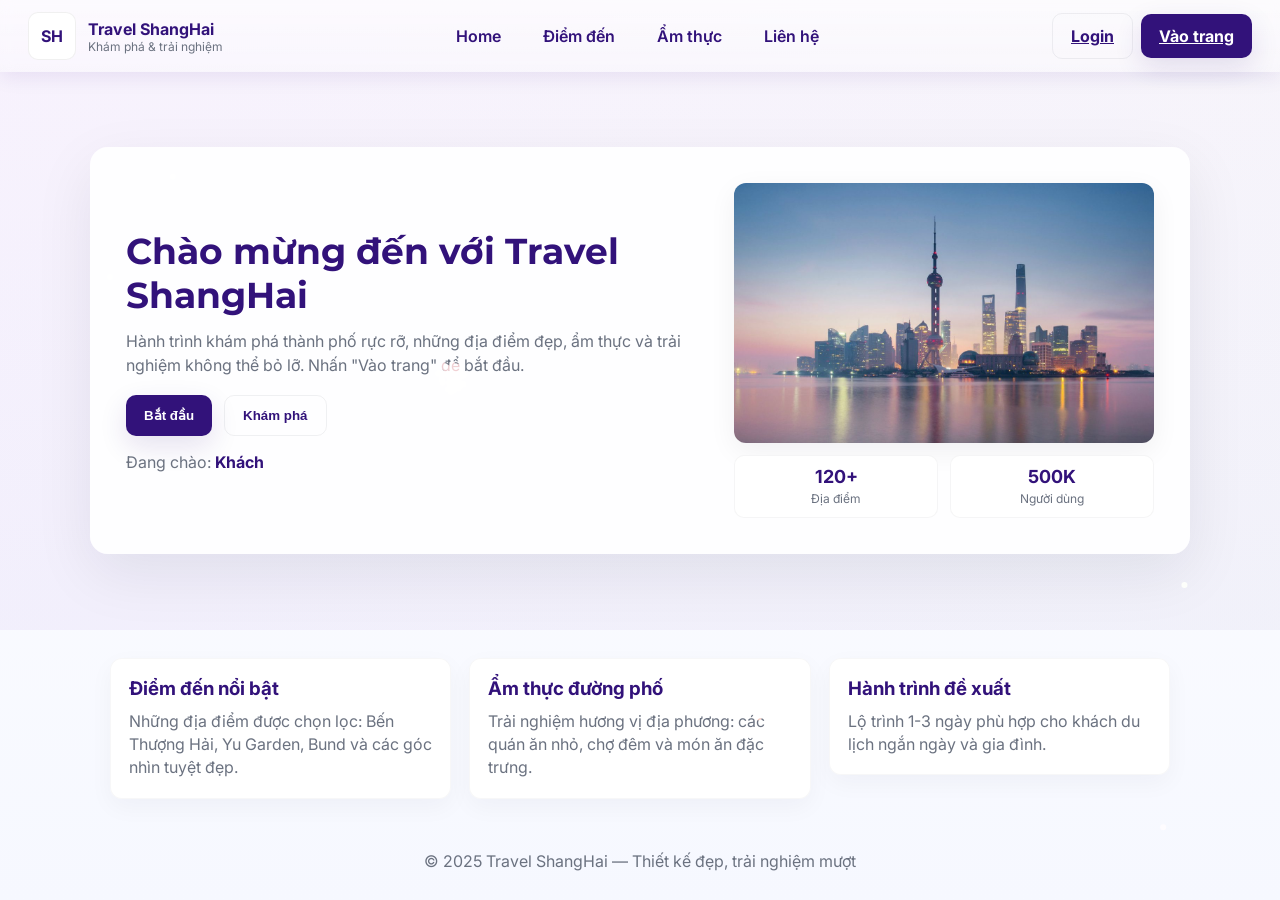
==== index.html @ a25b47e3 "mới làm laij trang chủ" ====
<!doctype html>
<html lang="vi">

<head>
  <meta charset="utf-8" />
  <meta name="viewport" content="width=device-width,initial-scale=1" />
  <title>Travel ShangHai</title>
  <link href="https://fonts.googleapis.com/css2?family=Montserrat:wght@600;700&family=Inter:wght@300;600&display=swap"
    rel="stylesheet">
  <style>
    :root {
      --primary: #32127a;
      --accent: #8a2be2;
      --muted: #6b7280;
      --card-bg: rgba(255, 255, 255, 0.92);
    }

    * {
      box-sizing: border-box
    }

    html,
    body {
      height: 100%;
      margin: 0;
      font-family: Inter, system-ui, Arial;
      color: #07203a;
      background: linear-gradient(180deg, #fff, #f6f8ff)
    }

    /* header */
    .header {
      position: fixed;
      left: 0;
      right: 0;
      top: 0;
      height: 72px;
      display: flex;
      align-items: center;
      justify-content: space-between;
      padding: 0 28px;
      z-index: 40;
      background: linear-gradient(180deg, rgba(255, 255, 255, 0.6), rgba(255, 255, 255, 0.3));
      backdrop-filter: blur(6px);
      box-shadow: 0 6px 18px rgba(50, 18, 122, 0.08);
    }

    .brand {
      display: flex;
      align-items: center;
      gap: 12px
    }

    .logo {
      width: 48px;
      height: 48px;
      border-radius: 10px;
      background: #fff;
      border: 1px solid rgba(0, 0, 0, 0.06);
      display: flex;
      align-items: center;
      justify-content: center;
      font-weight: 700;
      color: var(--primary)
    }

    nav.nav {
      display: flex;
      gap: 18px;
      align-items: center
    }

    nav.nav a {
      color: var(--primary);
      text-decoration: none;
      font-weight: 600;
      padding: 10px 12px;
      border-radius: 8px
    }

    nav.nav a:hover {
      background: rgba(138, 43, 226, 0.06)
    }

    .actions {
      display: flex;
      gap: 8px;
      align-items: center
    }

    /* hero */
    .hero {
      min-height: 70vh;
      display: flex;
      align-items: center;
      justify-content: center;
      padding: 110px 20px 40px;
      position: relative;
      z-index: 2;
      background: linear-gradient(135deg, rgba(138, 43, 226, 0.06), rgba(50, 18, 122, 0.04));
    }

    .hero-card {
      width: 100%;
      max-width: 1100px;
      background: var(--card-bg);
      border-radius: 18px;
      padding: 36px;
      display: grid;
      grid-template-columns: 1fr 420px;
      gap: 28px;
      align-items: center;
      box-shadow: 0 20px 60px rgba(10, 20, 40, 0.08)
    }

    .hero-left h1 {
      font-family: Montserrat, Inter, Arial;
      font-size: 36px;
      margin: 0 0 12px;
      color: var(--primary)
    }

    .hero-left p {
      margin: 0 0 18px;
      color: var(--muted);
      line-height: 1.5
    }

    .cta-row {
      display: flex;
      gap: 12px;
      margin-top: 12px
    }

    .btn {
      padding: 12px 18px;
      border-radius: 10px;
      border: none;
      cursor: pointer;
      font-weight: 700
    }

    .btn.primary {
      background: var(--primary);
      color: #fff;
      box-shadow: 0 10px 28px rgba(50, 18, 122, 0.12)
    }

    .btn.ghost {
      background: transparent;
      border: 1px solid rgba(15, 23, 36, 0.06);
      color: var(--primary)
    }

    .hero-right {
      display: flex;
      flex-direction: column;
      gap: 12px;
      align-items: center
    }

    .hero-preview {
      width: 100%;
      height: 260px;
      background: url('mainpic.png') center/cover no-repeat;
      border-radius: 12px;
      box-shadow: 0 8px 28px rgba(10, 20, 40, 0.06)
    }

    .small-stats {
      display: flex;
      gap: 12px;
      justify-content: space-between;
      width: 100%
    }

    .stat {
      background: #fff;
      padding: 10px;
      border-radius: 10px;
      flex: 1;
      text-align: center;
      border: 1px solid rgba(11, 17, 32, 0.04)
    }

    .stat b {
      display: block;
      font-size: 18px;
      color: var(--primary)
    }

    /* content cards */
    .content {
      max-width: 1100px;
      margin: 28px auto;
      padding: 0 20px;
      display: grid;
      grid-template-columns: repeat(3, 1fr);
      gap: 18px;
      align-items: start
    }

    .card {
      background: var(--card-bg);
      padding: 18px;
      border-radius: 12px;
      box-shadow: 0 8px 24px rgba(10, 20, 40, 0.04);
      border: 1px solid rgba(11, 17, 32, 0.03)
    }

    .card h3 {
      margin: 0 0 10px;
      color: var(--primary)
    }

    .card p {
      margin: 0;
      color: var(--muted);
      line-height: 1.45
    }

    /* footer */
    footer {
      max-width: 1100px;
      margin: 40px auto 80px;
      padding: 12px 20px;
      color: var(--muted);
      text-align: center
    }

    /* fireworks canvas on top layer */
    #fwCanvas {
      position: fixed;
      inset: 0;
      width: 100%;
      height: 100%;
      pointer-events: none;
      z-index: 60;
      mix-blend-mode: screen
    }

    /* responsive */
    @media (max-width: 980px) {
      .hero-card {
        grid-template-columns: 1fr;
        padding: 22px
      }

      .hero-right {
        order: -1
      }

      .content {
        grid-template-columns: repeat(2, 1fr)
      }
    }

    @media (max-width: 640px) {
      nav.nav {
        display: none
      }

      .content {
        grid-template-columns: 1fr
      }

      .logo {
        width: 40px;
        height: 40px
      }

      .hero-left h1 {
        font-size: 24px
      }
    }
  </style>
</head>

<body>
  <canvas id="fwCanvas" aria-hidden="true"></canvas>

  <header class="header" role="banner">
    <div class="brand">
      <div class="logo">SH</div>
      <div>
        <div style="font-weight:700;color:var(--primary)">Travel ShangHai</div>
        <div style="font-size:12px;color:var(--muted)">Khám phá &amp; trải nghiệm</div>
      </div>
    </div>

    <nav class="nav" role="navigation" aria-label="Main">
      <a href="#">Home</a>
      <a href="diemden.html">Điểm đến</a>
      <a href="#">Ẩm thực</a>
      <a href="#contact">Liên hệ</a>
    </nav>

    <div class="actions">
      <a class="btn ghost" href="login.html">Login</a>
      <a class="btn primary" id="enterBtnTop" href="#">Vào trang</a>
    </div>
  </header>

  <main class="hero" role="main">
    <section class="hero-card" aria-labelledby="hero-title">
      <div class="hero-left">
        <h1 id="hero-title">Chào mừng đến với Travel ShangHai</h1>
        <p id="hero-sub">Hành trình khám phá thành phố rực rỡ, những địa điểm đẹp, ẩm thực và trải nghiệm không thể bỏ
          lỡ. Nhấn "Vào trang" để bắt đầu.</p>
        <div class="cta-row">
          <button class="btn primary" id="enterBtn">Bắt đầu</button>
          <button class="btn ghost" id="discoverBtn">Khám phá</button>
        </div>
        <div style="margin-top:16px;color:var(--muted)">Đang chào: <span id="userLabel"
            style="font-weight:700;color:var(--primary)">Khách</span></div>
      </div>

      <aside class="hero-right" aria-label="Preview">
        <div class="hero-preview" role="img" aria-label="Preview image"></div>
        <div class="small-stats">
          <div class="stat"><b>120+</b><span style="font-size:12px;color:var(--muted)">Địa điểm</span></div>
          <div class="stat"><b>500K</b><span style="font-size:12px;color:var(--muted)">Người dùng</span></div>
        </div>
      </aside>
    </section>
  </main>

  <section class="content" aria-label="Highlights">
    <article class="card">
      <h3>Điểm đến nổi bật</h3>
      <p>Những địa điểm được chọn lọc: Bến Thượng Hải, Yu Garden, Bund và các góc nhìn tuyệt đẹp.</p>
    </article>

    <article class="card">
      <h3>Ẩm thực đường phố</h3>
      <p>Trải nghiệm hương vị địa phương: các quán ăn nhỏ, chợ đêm và món ăn đặc trưng.</p>
    </article>

    <article class="card">
      <h3>Hành trình đề xuất</h3>
      <p>Lộ trình 1-3 ngày phù hợp cho khách du lịch ngắn ngày và gia đình.</p>
    </article>
  </section>

  <footer id="contact">
    © 2025 Travel ShangHai — Thiết kế đẹp, trải nghiệm mượt
  </footer>

  <script>
    // show logged user if exists
    const email = sessionStorage.getItem('userEmail');
    if (email) {
      document.getElementById('userLabel').textContent = email.split('@')[0];
    }

    // scroll to content on enter
    document.getElementById('enterBtn').addEventListener('click', (e) => {
      e.preventDefault();
      document.querySelector('.content').scrollIntoView({
        behavior: 'smooth'
      });
      // small confetti burst by simulating fireworks spawn
      for (let i = 0; i < 3; i++) window.dispatchEvent(new MouseEvent('click'));
    });
    document.getElementById('enterBtnTop').addEventListener('click', (e) => {
      e.preventDefault();
      document.querySelector('.content').scrollIntoView({
        behavior: 'smooth'
      });
    });

    // FIREWORKS: lightweight fireworks adapted from existing script
    (function () {
      const canvas = document.getElementById('fwCanvas');
      if (!canvas) return;
      const ctx = canvas.getContext('2d');
      let W = canvas.width = innerWidth;
      let H = canvas.height = innerHeight;
      window.addEventListener('resize', () => {
        W = canvas.width = innerWidth;
        H = canvas.height = innerHeight;
      });

      function rand(min, max) {
        return Math.random() * (max - min) + min
      }

      class Particle {
        constructor(x, y, color, vx, vy, life) {
          this.x = x;
          this.y = y;
          this.vx = vx;
          this.vy = vy;
          this.color = color;
          this.life = life;
          this.age = 0;
          this.size = rand(2, 4)
        }

        update(dt) {
          this.vy += 0.02 * dt;
          this.x += this.vx * dt;
          this.y += this.vy * dt;
          this.age += dt;
        }

        draw() {
          const a = Math.max(0, 1 - this.age / this.life);
          ctx.fillStyle = `rgba(${this.color.r},${this.color.g},${this.color.b},${a})`;
          ctx.beginPath();
          ctx.arc(this.x, this.y, this.size, 0, Math.PI * 2);
          ctx.fill();
        }
      }

      class Firework {
        constructor(x) {
          this.x = x || rand(100, W - 100);
          this.y = H + 10;
          this.vx = rand(-1, 1);
          this.vy = rand(-9, -13);
          this.explodeAt = rand(H * 0.18, H * 0.45);
          this.color = {
            r: Math.floor(rand(100, 255)),
            g: Math.floor(rand(80, 255)),
            b: Math.floor(rand(80, 255))
          }
          this.exploded = false;
        }

        update(dt, spawn) {
          if (this.exploded) return;
          this.vy += 0.02 * dt;
          this.x += this.vx * dt;
          this.y += this.vy * dt;
          if (this.vy >= 0 || this.y <= this.explodeAt) {
            this.exploded = true;
            const count = Math.floor(rand(24, 48));
            for (let i = 0; i < count; i++) {
              const angle = Math.random() * Math.PI * 2;
              const speed = rand(1, 5);
              spawn(new Particle(this.x, this.y, this.color, Math.cos(angle) * speed, Math.sin(angle) * speed, rand(50, 120)));
            }
          }
        }

        draw() {
          if (!this.exploded) {
            ctx.fillStyle = `rgb(${this.color.r},${this.color.g},${this.color.b})`;
            ctx.beginPath();
            ctx.arc(this.x, this.y, 3, 0, Math.PI * 2);
            ctx.fill();
          }
        }
      }

      const fireworks = [],
        particles = [];
      function spawnFirework(x) {
        fireworks.push(new Firework(x));
      }
      function spawnParticle(p) {
        particles.push(p);
      }

      let last = performance.now();
      function loop(now) {
        const dt = Math.min(2, (now - last) / 16);
        last = now;
        ctx.clearRect(0, 0, W, H);
        for (let i = fireworks.length - 1; i >= 0; i--) {
          const f = fireworks[i];
          f.update(dt, spawnParticle);
          f.draw();
          if (f.exploded) fireworks.splice(i, 1);
        }
        for (let i = particles.length - 1; i >= 0; i--) {
          const p = particles[i];
          p.update(dt);
          p.draw();
          if (p.age > p.life) particles.splice(i, 1);
        }
        requestAnimationFrame(loop);
      }

      // initial show once (few bursts)
      for (let i = 0; i < 8; i++) {
        setTimeout(() => spawnFirework(innerWidth * Math.random()), i * 220);
      }
      requestAnimationFrame(loop);

      // allow click to spawn fireworks (used above)
      window.addEventListener('click', (e) => {
        spawnFirework(e.clientX);
      });
    })();
  </script>
</body>

</html>
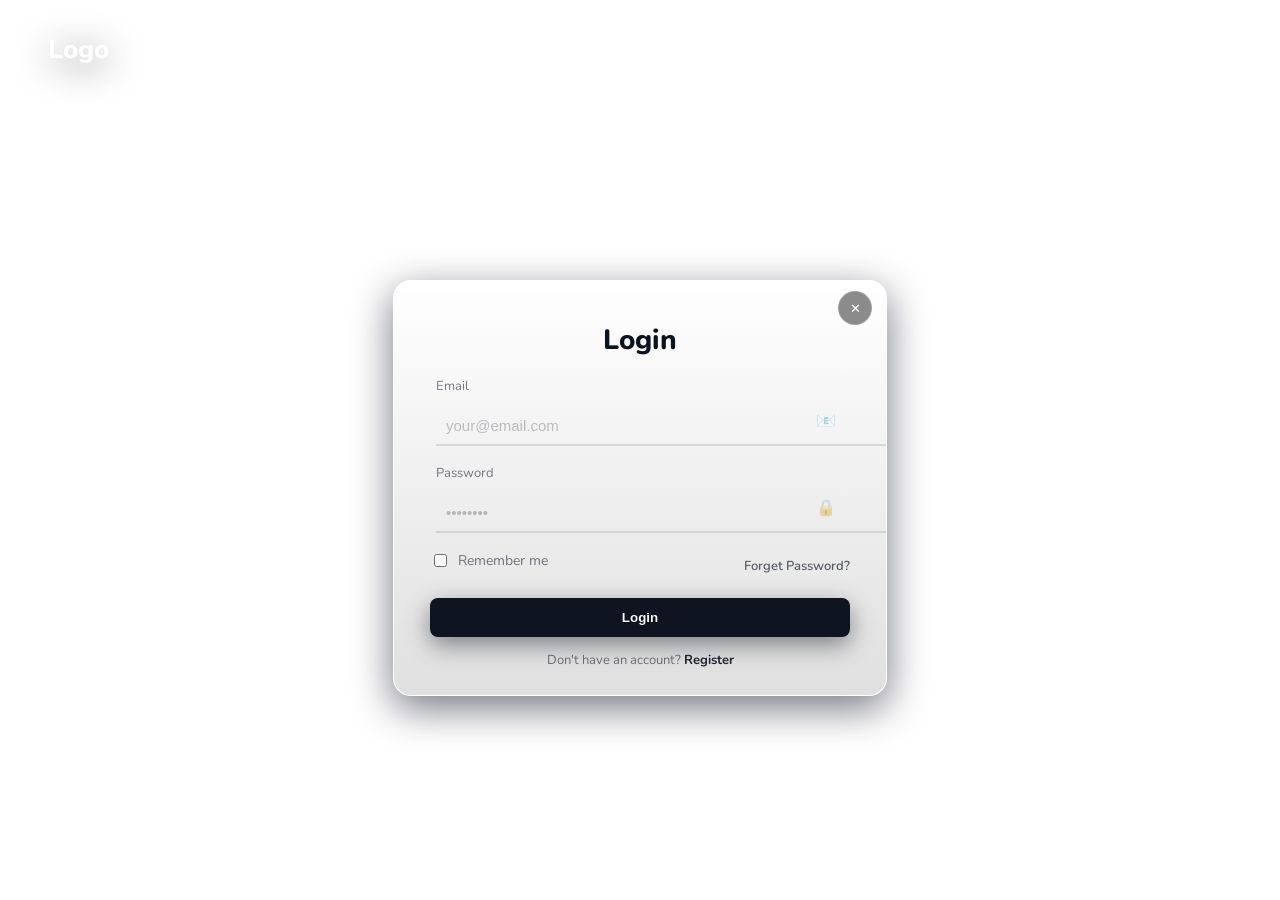
==== commit b065a4f1: "thay đổi lại login , register và trang chủ" ====
--- a/index.html
+++ b/index.html
@@ -4,273 +4,162 @@
 <head>
   <meta charset="utf-8" />
   <meta name="viewport" content="width=device-width,initial-scale=1" />
-  <title>Travel ShangHai</title>
-  <link href="https://fonts.googleapis.com/css2?family=Montserrat:wght@600;700&family=Inter:wght@300;600&display=swap"
-    rel="stylesheet">
+  <title>Travel Shanghai</title>
+  <link href="https://fonts.googleapis.com/css2?family=Nunito:wght@300;600;800&display=swap" rel="stylesheet">
   <style>
     :root {
-      --primary: #32127a;
-      --accent: #8a2be2;
-      --muted: #6b7280;
-      --card-bg: rgba(255, 255, 255, 0.92);
+      --accent: #1f2937;
+      --glass-border: rgba(255, 255, 255, 0.18);
+      --glass-bg: linear-gradient(180deg, rgba(255, 255, 255, 0.06), rgba(255, 255, 255, 0.02));
     }
 
     * {
-      box-sizing: border-box
+      margin: 0;
+      padding: 0;
+      box-sizing: border-box;
     }
 
     html,
     body {
-      height: 100%;
-      margin: 0;
-      font-family: Inter, system-ui, Arial;
-      color: #07203a;
-      background: linear-gradient(180deg, #fff, #f6f8ff)
-    }
-
-    /* header */
+      min-height: 100vh;
+      font-family: 'Nunito', system-ui, Arial;
+      background: url(bcg.png) center/cover no-repeat fixed;
+      color: #e6eef8;
+    }
+
+    /* Header với glass effect */
     .header {
-      position: fixed;
-      left: 0;
-      right: 0;
+      background: linear-gradient(180deg, rgba(0, 0, 0, 0.45), rgba(0, 0, 0, 0.10));
+      padding: 18px 28px;
+      position: sticky;
       top: 0;
-      height: 72px;
+      z-index: 40;
       display: flex;
+      justify-content: flex-end;
+    }
+
+    .nav {
+      display: flex;
+      gap: 28px;
       align-items: center;
-      justify-content: space-between;
-      padding: 0 28px;
-      z-index: 40;
-      background: linear-gradient(180deg, rgba(255, 255, 255, 0.6), rgba(255, 255, 255, 0.3));
-      backdrop-filter: blur(6px);
-      box-shadow: 0 6px 18px rgba(50, 18, 122, 0.08);
-    }
-
-    .brand {
-      display: flex;
-      align-items: center;
-      gap: 12px
-    }
-
-    .logo {
-      width: 48px;
-      height: 48px;
-      border-radius: 10px;
-      background: #fff;
-      border: 1px solid rgba(0, 0, 0, 0.06);
+    }
+
+    .nav a {
+      color: #ffffff;
+      text-decoration: none;
+      font-weight: 700;
+      padding: 8px 12px;
+      border-radius: 8px;
+      transition: all 0.3s ease;
+      text-shadow: 0 3px 10px rgba(0, 0, 0, 0.65);
+      background: rgba(255, 255, 255, 0.04);
+    }
+
+    .nav a:hover {
+      background: rgba(255, 255, 255, 0.08);
+      transform: translateY(-2px);
+    }
+
+    /* Welcome section với glass card */
+    .hero {
+      min-height: calc(100vh - 200px);
       display: flex;
       align-items: center;
       justify-content: center;
-      font-weight: 700;
-      color: var(--primary)
-    }
-
-    nav.nav {
-      display: flex;
-      gap: 18px;
-      align-items: center
-    }
-
-    nav.nav a {
-      color: var(--primary);
-      text-decoration: none;
-      font-weight: 600;
-      padding: 10px 12px;
-      border-radius: 8px
-    }
-
-    nav.nav a:hover {
-      background: rgba(138, 43, 226, 0.06)
-    }
-
-    .actions {
-      display: flex;
-      gap: 8px;
-      align-items: center
-    }
-
-    /* hero */
-    .hero {
-      min-height: 70vh;
-      display: flex;
-      align-items: center;
-      justify-content: center;
-      padding: 110px 20px 40px;
-      position: relative;
-      z-index: 2;
-      background: linear-gradient(135deg, rgba(138, 43, 226, 0.06), rgba(50, 18, 122, 0.04));
-    }
-
-    .hero-card {
-      width: 100%;
-      max-width: 1100px;
-      background: var(--card-bg);
-      border-radius: 18px;
-      padding: 36px;
+      padding: 40px 20px;
+    }
+
+    .glass {
+      width: 90%;
+      max-width: 1200px;
+      background: var(--glass-bg);
+      border: 1.5px solid var(--glass-border);
+      border-radius: 24px;
+      padding: 40px;
+      backdrop-filter: blur(8px);
+      box-shadow: 0 12px 40px rgba(2, 6, 23, 0.55);
+    }
+
+    .welcome-text {
+      text-align: center;
+      margin-bottom: 40px;
+    }
+
+    .welcome-text h1 {
+      font-size: 48px;
+      margin-bottom: 20px;
+      color: #fff;
+      text-shadow: 0 4px 12px rgba(0, 0, 0, 0.5);
+    }
+
+    .welcome-text p {
+      font-size: 18px;
+      line-height: 1.6;
+      color: rgba(255, 255, 255, 0.9);
+    }
+
+    /* Cards section */
+    .content {
       display: grid;
-      grid-template-columns: 1fr 420px;
-      gap: 28px;
-      align-items: center;
-      box-shadow: 0 20px 60px rgba(10, 20, 40, 0.08)
-    }
-
-    .hero-left h1 {
-      font-family: Montserrat, Inter, Arial;
-      font-size: 36px;
-      margin: 0 0 12px;
-      color: var(--primary)
-    }
-
-    .hero-left p {
-      margin: 0 0 18px;
-      color: var(--muted);
-      line-height: 1.5
-    }
-
-    .cta-row {
-      display: flex;
-      gap: 12px;
-      margin-top: 12px
-    }
-
-    .btn {
-      padding: 12px 18px;
-      border-radius: 10px;
-      border: none;
-      cursor: pointer;
-      font-weight: 700
-    }
-
-    .btn.primary {
-      background: var(--primary);
+      grid-template-columns: repeat(auto-fit, minmax(280px, 1fr));
+      gap: 30px;
+      padding: 20px;
+    }
+
+    .card {
+      background: var(--glass-bg);
+      border: 1px solid var(--glass-border);
+      border-radius: 16px;
+      padding: 24px;
+      backdrop-filter: blur(8px);
+      transition: transform 0.3s ease;
+    }
+
+    .card:hover {
+      transform: translateY(-5px);
+    }
+
+    .card h3 {
       color: #fff;
-      box-shadow: 0 10px 28px rgba(50, 18, 122, 0.12)
-    }
-
-    .btn.ghost {
-      background: transparent;
-      border: 1px solid rgba(15, 23, 36, 0.06);
-      color: var(--primary)
-    }
-
-    .hero-right {
-      display: flex;
-      flex-direction: column;
-      gap: 12px;
-      align-items: center
-    }
-
-    .hero-preview {
-      width: 100%;
-      height: 260px;
-      background: url('mainpic.png') center/cover no-repeat;
-      border-radius: 12px;
-      box-shadow: 0 8px 28px rgba(10, 20, 40, 0.06)
-    }
-
-    .small-stats {
-      display: flex;
-      gap: 12px;
-      justify-content: space-between;
-      width: 100%
-    }
-
-    .stat {
-      background: #fff;
-      padding: 10px;
-      border-radius: 10px;
-      flex: 1;
+      margin-bottom: 12px;
+      font-size: 20px;
+    }
+
+    .card p {
+      color: rgba(255, 255, 255, 0.8);
+      line-height: 1.5;
+    }
+
+    /* Footer */
+    footer {
       text-align: center;
-      border: 1px solid rgba(11, 17, 32, 0.04)
-    }
-
-    .stat b {
-      display: block;
-      font-size: 18px;
-      color: var(--primary)
-    }
-
-    /* content cards */
-    .content {
-      max-width: 1100px;
-      margin: 28px auto;
-      padding: 0 20px;
-      display: grid;
-      grid-template-columns: repeat(3, 1fr);
-      gap: 18px;
-      align-items: start
-    }
-
-    .card {
-      background: var(--card-bg);
-      padding: 18px;
-      border-radius: 12px;
-      box-shadow: 0 8px 24px rgba(10, 20, 40, 0.04);
-      border: 1px solid rgba(11, 17, 32, 0.03)
-    }
-
-    .card h3 {
-      margin: 0 0 10px;
-      color: var(--primary)
-    }
-
-    .card p {
-      margin: 0;
-      color: var(--muted);
-      line-height: 1.45
-    }
-
-    /* footer */
-    footer {
-      max-width: 1100px;
-      margin: 40px auto 80px;
-      padding: 12px 20px;
-      color: var(--muted);
-      text-align: center
-    }
-
-    /* fireworks canvas on top layer */
+      padding: 40px 20px;
+      background: linear-gradient(0deg, rgba(0, 0, 0, 0.45), rgba(0, 0, 0, 0.10));
+      color: rgba(255, 255, 255, 0.8);
+    }
+
+    /* Canvas phía trên cùng */
     #fwCanvas {
       position: fixed;
-      inset: 0;
+      top: 0;
+      left: 0;
       width: 100%;
       height: 100%;
       pointer-events: none;
-      z-index: 60;
-      mix-blend-mode: screen
-    }
-
-    /* responsive */
-    @media (max-width: 980px) {
-      .hero-card {
-        grid-template-columns: 1fr;
-        padding: 22px
+      z-index: 100;
+    }
+
+    @media (max-width: 768px) {
+      .glass {
+        padding: 20px;
       }
 
-      .hero-right {
-        order: -1
+      .welcome-text h1 {
+        font-size: 32px;
       }
 
-      .content {
-        grid-template-columns: repeat(2, 1fr)
-      }
-    }
-
-    @media (max-width: 640px) {
-      nav.nav {
-        display: none
-      }
-
-      .content {
-        grid-template-columns: 1fr
-      }
-
-      .logo {
-        width: 40px;
-        height: 40px
-      }
-
-      .hero-left h1 {
-        font-size: 24px
+      .nav {
+        gap: 15px;
       }
     }
   </style>
@@ -279,221 +168,57 @@
 <body>
   <canvas id="fwCanvas" aria-hidden="true"></canvas>
 
-  <header class="header" role="banner">
-    <div class="brand">
-      <div class="logo">SH</div>
-      <div>
-        <div style="font-weight:700;color:var(--primary)">Travel ShangHai</div>
-        <div style="font-size:12px;color:var(--muted)">Khám phá &amp; trải nghiệm</div>
+  <header class="header">
+    <nav class="nav">
+      <a href="#home">Home</a>
+      <a href="#about">About</a>
+      <a href="#services">Services</a>
+      <a href="#contact">Contact</a>
+      <a href="#" id="logoutBtn" style="border:1px solid rgba(255,255,255,0.18);">Logout</a>
+    </nav>
+  </header>
+
+  <main class="hero">
+    <div class="glass">
+      <div class="welcome-text">
+        <h1>Welcome to Shanghai</h1>
+        <p>Discover the magic of one of Asia's most vibrant cities</p>
+      </div>
+      <div class="content">
+        <div class="card">
+          <h3>The Bund</h3>
+          <p>Experience the iconic waterfront area showcasing Shanghai's colonial architecture.</p>
+        </div>
+        <div class="card">
+          <h3>Yu Garden</h3>
+          <p>Visit this beautiful classical Chinese garden from the Ming Dynasty.</p>
+        </div>
+        <div class="card">
+          <h3>Pudong Skyline</h3>
+          <p>Marvel at the futuristic skyline featuring the Oriental Pearl Tower.</p>
+        </div>
       </div>
     </div>
-
-    <nav class="nav" role="navigation" aria-label="Main">
-      <a href="#">Home</a>
-      <a href="diemden.html">Điểm đến</a>
-      <a href="#">Ẩm thực</a>
-      <a href="#contact">Liên hệ</a>
-    </nav>
-
-    <div class="actions">
-      <a class="btn ghost" href="login.html">Login</a>
-      <a class="btn primary" id="enterBtnTop" href="#">Vào trang</a>
-    </div>
-  </header>
-
-  <main class="hero" role="main">
-    <section class="hero-card" aria-labelledby="hero-title">
-      <div class="hero-left">
-        <h1 id="hero-title">Chào mừng đến với Travel ShangHai</h1>
-        <p id="hero-sub">Hành trình khám phá thành phố rực rỡ, những địa điểm đẹp, ẩm thực và trải nghiệm không thể bỏ
-          lỡ. Nhấn "Vào trang" để bắt đầu.</p>
-        <div class="cta-row">
-          <button class="btn primary" id="enterBtn">Bắt đầu</button>
-          <button class="btn ghost" id="discoverBtn">Khám phá</button>
-        </div>
-        <div style="margin-top:16px;color:var(--muted)">Đang chào: <span id="userLabel"
-            style="font-weight:700;color:var(--primary)">Khách</span></div>
-      </div>
-
-      <aside class="hero-right" aria-label="Preview">
-        <div class="hero-preview" role="img" aria-label="Preview image"></div>
-        <div class="small-stats">
-          <div class="stat"><b>120+</b><span style="font-size:12px;color:var(--muted)">Địa điểm</span></div>
-          <div class="stat"><b>500K</b><span style="font-size:12px;color:var(--muted)">Người dùng</span></div>
-        </div>
-      </aside>
-    </section>
   </main>
 
-  <section class="content" aria-label="Highlights">
-    <article class="card">
-      <h3>Điểm đến nổi bật</h3>
-      <p>Những địa điểm được chọn lọc: Bến Thượng Hải, Yu Garden, Bund và các góc nhìn tuyệt đẹp.</p>
-    </article>
-
-    <article class="card">
-      <h3>Ẩm thực đường phố</h3>
-      <p>Trải nghiệm hương vị địa phương: các quán ăn nhỏ, chợ đêm và món ăn đặc trưng.</p>
-    </article>
-
-    <article class="card">
-      <h3>Hành trình đề xuất</h3>
-      <p>Lộ trình 1-3 ngày phù hợp cho khách du lịch ngắn ngày và gia đình.</p>
-    </article>
-  </section>
-
-  <footer id="contact">
-    © 2025 Travel ShangHai — Thiết kế đẹp, trải nghiệm mượt
+  <footer>
+    <p>© 2025 Travel Shanghai. All rights reserved.</p>
   </footer>
 
   <script>
-    // show logged user if exists
-    const email = sessionStorage.getItem('userEmail');
-    if (email) {
-      document.getElementById('userLabel').textContent = email.split('@')[0];
-    }
-
-    // scroll to content on enter
-    document.getElementById('enterBtn').addEventListener('click', (e) => {
+    // Kiểm tra đăng nhập
+    if (!localStorage.getItem('currentUser')) {
+      window.location.href = 'login.html';
+    }
+
+    // Xử lý logout
+    document.getElementById('logoutBtn').addEventListener('click', (e) => {
       e.preventDefault();
-      document.querySelector('.content').scrollIntoView({
-        behavior: 'smooth'
-      });
-      // small confetti burst by simulating fireworks spawn
-      for (let i = 0; i < 3; i++) window.dispatchEvent(new MouseEvent('click'));
+      localStorage.removeItem('currentUser');
+      sessionStorage.removeItem('loggedIn');
+      sessionStorage.removeItem('userEmail');
+      window.location.href = 'login.html';
     });
-    document.getElementById('enterBtnTop').addEventListener('click', (e) => {
-      e.preventDefault();
-      document.querySelector('.content').scrollIntoView({
-        behavior: 'smooth'
-      });
-    });
-
-    // FIREWORKS: lightweight fireworks adapted from existing script
-    (function () {
-      const canvas = document.getElementById('fwCanvas');
-      if (!canvas) return;
-      const ctx = canvas.getContext('2d');
-      let W = canvas.width = innerWidth;
-      let H = canvas.height = innerHeight;
-      window.addEventListener('resize', () => {
-        W = canvas.width = innerWidth;
-        H = canvas.height = innerHeight;
-      });
-
-      function rand(min, max) {
-        return Math.random() * (max - min) + min
-      }
-
-      class Particle {
-        constructor(x, y, color, vx, vy, life) {
-          this.x = x;
-          this.y = y;
-          this.vx = vx;
-          this.vy = vy;
-          this.color = color;
-          this.life = life;
-          this.age = 0;
-          this.size = rand(2, 4)
-        }
-
-        update(dt) {
-          this.vy += 0.02 * dt;
-          this.x += this.vx * dt;
-          this.y += this.vy * dt;
-          this.age += dt;
-        }
-
-        draw() {
-          const a = Math.max(0, 1 - this.age / this.life);
-          ctx.fillStyle = `rgba(${this.color.r},${this.color.g},${this.color.b},${a})`;
-          ctx.beginPath();
-          ctx.arc(this.x, this.y, this.size, 0, Math.PI * 2);
-          ctx.fill();
-        }
-      }
-
-      class Firework {
-        constructor(x) {
-          this.x = x || rand(100, W - 100);
-          this.y = H + 10;
-          this.vx = rand(-1, 1);
-          this.vy = rand(-9, -13);
-          this.explodeAt = rand(H * 0.18, H * 0.45);
-          this.color = {
-            r: Math.floor(rand(100, 255)),
-            g: Math.floor(rand(80, 255)),
-            b: Math.floor(rand(80, 255))
-          }
-          this.exploded = false;
-        }
-
-        update(dt, spawn) {
-          if (this.exploded) return;
-          this.vy += 0.02 * dt;
-          this.x += this.vx * dt;
-          this.y += this.vy * dt;
-          if (this.vy >= 0 || this.y <= this.explodeAt) {
-            this.exploded = true;
-            const count = Math.floor(rand(24, 48));
-            for (let i = 0; i < count; i++) {
-              const angle = Math.random() * Math.PI * 2;
-              const speed = rand(1, 5);
-              spawn(new Particle(this.x, this.y, this.color, Math.cos(angle) * speed, Math.sin(angle) * speed, rand(50, 120)));
-            }
-          }
-        }
-
-        draw() {
-          if (!this.exploded) {
-            ctx.fillStyle = `rgb(${this.color.r},${this.color.g},${this.color.b})`;
-            ctx.beginPath();
-            ctx.arc(this.x, this.y, 3, 0, Math.PI * 2);
-            ctx.fill();
-          }
-        }
-      }
-
-      const fireworks = [],
-        particles = [];
-      function spawnFirework(x) {
-        fireworks.push(new Firework(x));
-      }
-      function spawnParticle(p) {
-        particles.push(p);
-      }
-
-      let last = performance.now();
-      function loop(now) {
-        const dt = Math.min(2, (now - last) / 16);
-        last = now;
-        ctx.clearRect(0, 0, W, H);
-        for (let i = fireworks.length - 1; i >= 0; i--) {
-          const f = fireworks[i];
-          f.update(dt, spawnParticle);
-          f.draw();
-          if (f.exploded) fireworks.splice(i, 1);
-        }
-        for (let i = particles.length - 1; i >= 0; i--) {
-          const p = particles[i];
-          p.update(dt);
-          p.draw();
-          if (p.age > p.life) particles.splice(i, 1);
-        }
-        requestAnimationFrame(loop);
-      }
-
-      // initial show once (few bursts)
-      for (let i = 0; i < 8; i++) {
-        setTimeout(() => spawnFirework(innerWidth * Math.random()), i * 220);
-      }
-      requestAnimationFrame(loop);
-
-      // allow click to spawn fireworks (used above)
-      window.addEventListener('click', (e) => {
-        spawnFirework(e.clientX);
-      });
-    })();
   </script>
 </body>
 
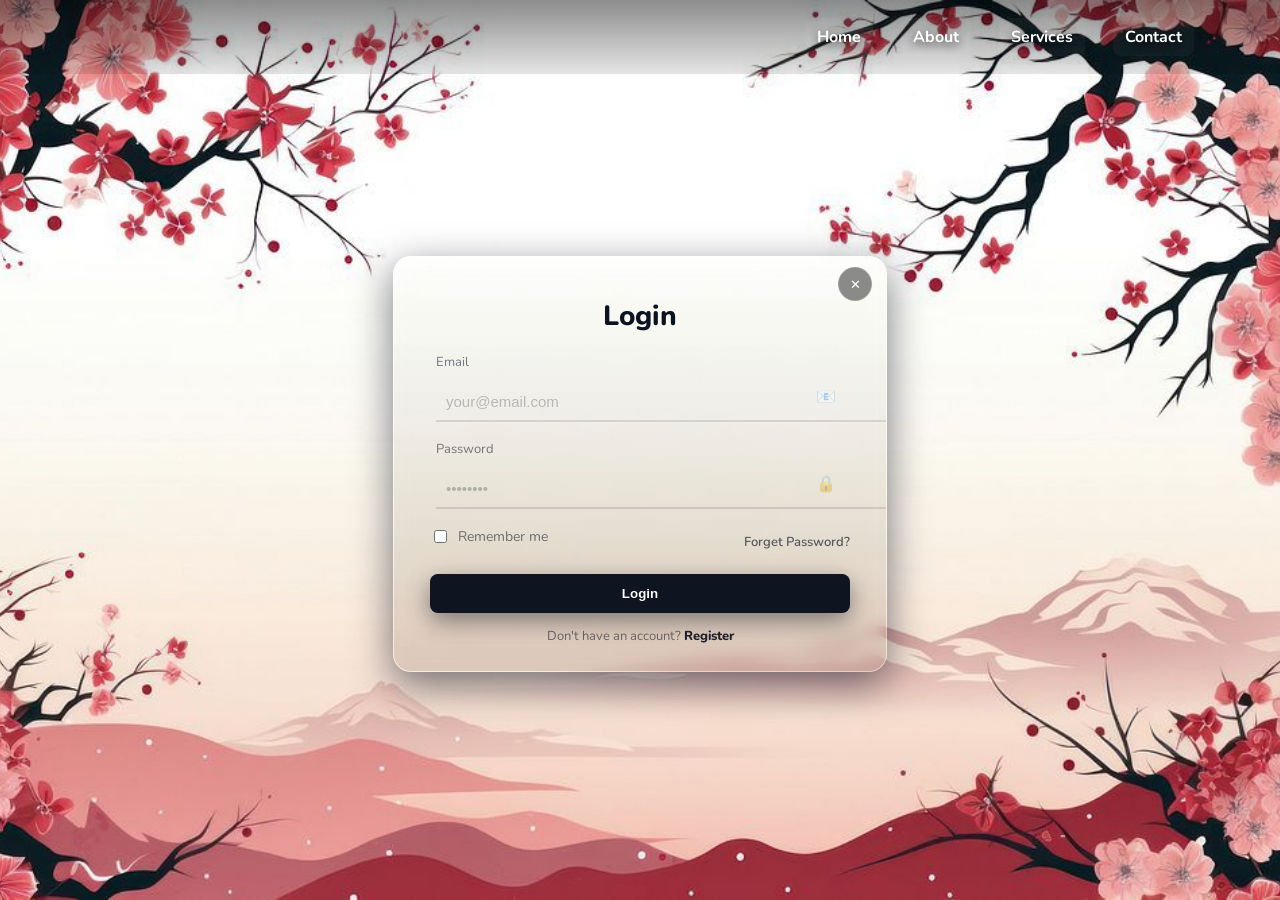
==== commit 3665523a: "sửa lại các trang bị lỗi phần register , đăng kí xong tài khoản vào đăng nhập , nhập thông tin đã đă" ====
--- a/index.html
+++ b/index.html
@@ -205,6 +205,8 @@
     <p>© 2025 Travel Shanghai. All rights reserved.</p>
   </footer>
 
+  <img src="img/mainpic2.jpg" alt="Photo">
+
   <script>
     // Kiểm tra đăng nhập
     if (!localStorage.getItem('currentUser')) {
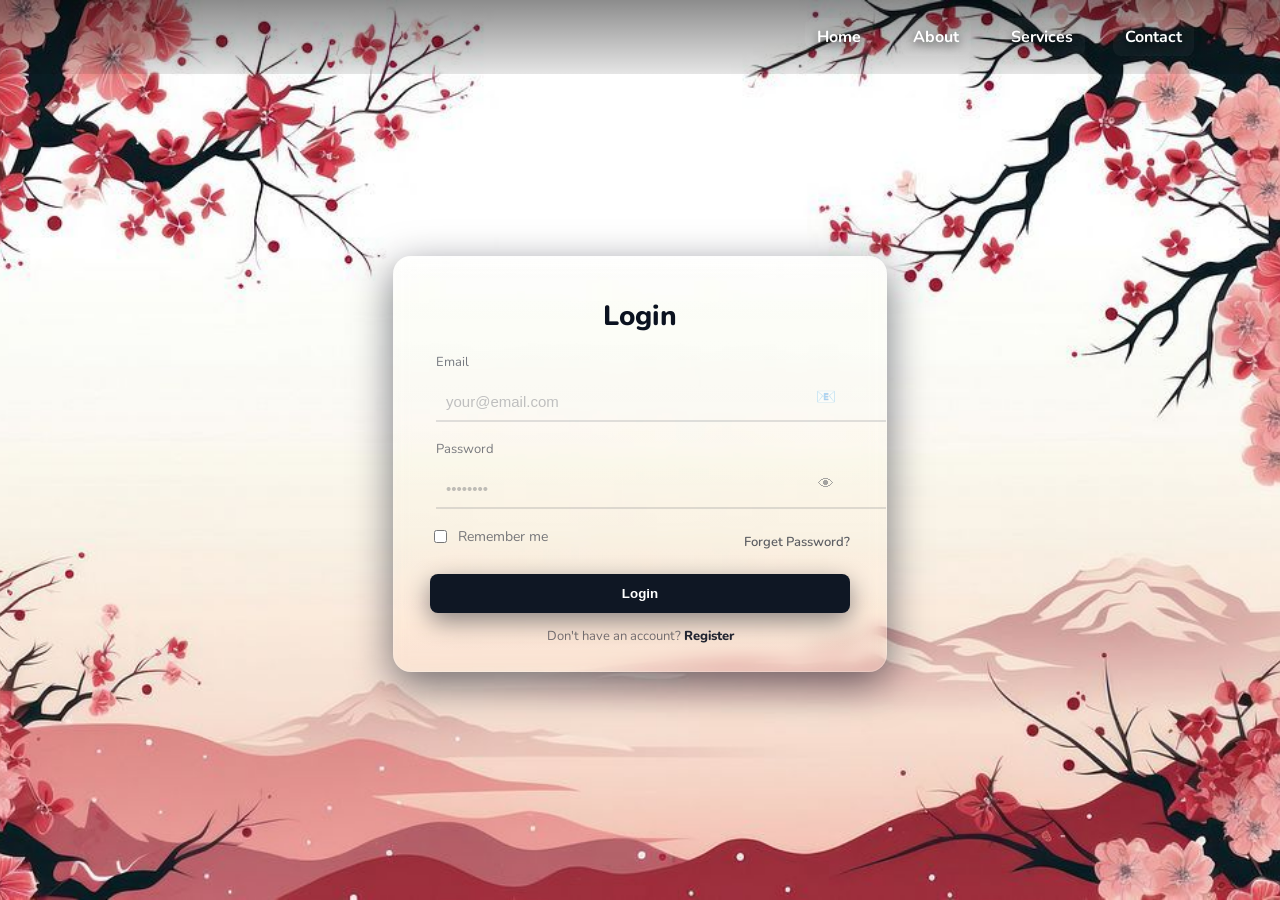
==== commit fcedecf2: "fix login/regsiter" ====
--- a/index.html
+++ b/index.html
@@ -1,227 +1,262 @@
-<!doctype html>
+<!DOCTYPE html>
 <html lang="vi">
-
-<head>
-  <meta charset="utf-8" />
-  <meta name="viewport" content="width=device-width,initial-scale=1" />
-  <title>Travel Shanghai</title>
-  <link href="https://fonts.googleapis.com/css2?family=Nunito:wght@300;600;800&display=swap" rel="stylesheet">
-  <style>
-    :root {
-      --accent: #1f2937;
-      --glass-border: rgba(255, 255, 255, 0.18);
-      --glass-bg: linear-gradient(180deg, rgba(255, 255, 255, 0.06), rgba(255, 255, 255, 0.02));
-    }
-
-    * {
-      margin: 0;
-      padding: 0;
-      box-sizing: border-box;
-    }
-
-    html,
-    body {
-      min-height: 100vh;
-      font-family: 'Nunito', system-ui, Arial;
-      background: url(bcg.png) center/cover no-repeat fixed;
-      color: #e6eef8;
-    }
-
-    /* Header với glass effect */
-    .header {
-      background: linear-gradient(180deg, rgba(0, 0, 0, 0.45), rgba(0, 0, 0, 0.10));
-      padding: 18px 28px;
-      position: sticky;
-      top: 0;
-      z-index: 40;
-      display: flex;
-      justify-content: flex-end;
-    }
-
-    .nav {
-      display: flex;
-      gap: 28px;
-      align-items: center;
-    }
-
-    .nav a {
-      color: #ffffff;
-      text-decoration: none;
-      font-weight: 700;
-      padding: 8px 12px;
-      border-radius: 8px;
-      transition: all 0.3s ease;
-      text-shadow: 0 3px 10px rgba(0, 0, 0, 0.65);
-      background: rgba(255, 255, 255, 0.04);
-    }
-
-    .nav a:hover {
-      background: rgba(255, 255, 255, 0.08);
-      transform: translateY(-2px);
-    }
-
-    /* Welcome section với glass card */
-    .hero {
-      min-height: calc(100vh - 200px);
-      display: flex;
-      align-items: center;
-      justify-content: center;
-      padding: 40px 20px;
-    }
-
-    .glass {
-      width: 90%;
-      max-width: 1200px;
-      background: var(--glass-bg);
-      border: 1.5px solid var(--glass-border);
-      border-radius: 24px;
-      padding: 40px;
-      backdrop-filter: blur(8px);
-      box-shadow: 0 12px 40px rgba(2, 6, 23, 0.55);
-    }
-
-    .welcome-text {
-      text-align: center;
-      margin-bottom: 40px;
-    }
-
-    .welcome-text h1 {
-      font-size: 48px;
-      margin-bottom: 20px;
-      color: #fff;
-      text-shadow: 0 4px 12px rgba(0, 0, 0, 0.5);
-    }
-
-    .welcome-text p {
-      font-size: 18px;
-      line-height: 1.6;
-      color: rgba(255, 255, 255, 0.9);
-    }
-
-    /* Cards section */
-    .content {
-      display: grid;
-      grid-template-columns: repeat(auto-fit, minmax(280px, 1fr));
-      gap: 30px;
-      padding: 20px;
-    }
-
-    .card {
-      background: var(--glass-bg);
-      border: 1px solid var(--glass-border);
-      border-radius: 16px;
-      padding: 24px;
-      backdrop-filter: blur(8px);
-      transition: transform 0.3s ease;
-    }
-
-    .card:hover {
-      transform: translateY(-5px);
-    }
-
-    .card h3 {
-      color: #fff;
-      margin-bottom: 12px;
-      font-size: 20px;
-    }
-
-    .card p {
-      color: rgba(255, 255, 255, 0.8);
-      line-height: 1.5;
-    }
-
-    /* Footer */
-    footer {
-      text-align: center;
-      padding: 40px 20px;
-      background: linear-gradient(0deg, rgba(0, 0, 0, 0.45), rgba(0, 0, 0, 0.10));
-      color: rgba(255, 255, 255, 0.8);
-    }
-
-    /* Canvas phía trên cùng */
-    #fwCanvas {
-      position: fixed;
-      top: 0;
-      left: 0;
-      width: 100%;
-      height: 100%;
-      pointer-events: none;
-      z-index: 100;
-    }
-
-    @media (max-width: 768px) {
+  <head>
+    <meta charset="utf-8" />
+    <meta name="viewport" content="width=device-width,initial-scale=1" />
+    <title>Travel Shanghai</title>
+    <link
+      href="https://fonts.googleapis.com/css2?family=Nunito:wght@300;600;800&display=swap"
+      rel="stylesheet"
+    />
+
+    <link rel="stylesheet" href="style.css" />
+    <style>
+      :root {
+        --accent: #1f2937;
+        --glass-border: rgba(255, 255, 255, 0.18);
+        --glass-bg: linear-gradient(
+          180deg,
+          rgba(255, 255, 255, 0.06),
+          rgba(255, 255, 255, 0.02)
+        );
+      }
+
+      * {
+        margin: 0;
+        padding: 0;
+        box-sizing: border-box;
+      }
+
+      html,
+      body {
+        min-height: 100vh;
+        font-family: "Nunito", system-ui, Arial;
+        background: url(bcg.png) center/cover no-repeat fixed;
+        color: #e6eef8;
+      }
+
+      /* Header với glass effect */
+      .header {
+        background: linear-gradient(
+          180deg,
+          rgba(0, 0, 0, 0.45),
+          rgba(0, 0, 0, 0.1)
+        );
+        padding: 18px 28px;
+        position: sticky;
+        top: 0;
+        z-index: 40;
+        display: flex;
+        justify-content: flex-end;
+      }
+
+      .nav {
+        display: flex;
+        gap: 28px;
+        align-items: center;
+      }
+
+      .nav a {
+        color: #ffffff;
+        text-decoration: none;
+        font-weight: 700;
+        padding: 8px 12px;
+        border-radius: 8px;
+        transition: all 0.3s ease;
+        text-shadow: 0 3px 10px rgba(0, 0, 0, 0.65);
+        background: rgba(255, 255, 255, 0.04);
+      }
+
+      .nav a:hover {
+        background: rgba(255, 255, 255, 0.08);
+        transform: translateY(-2px);
+      }
+
+      /* Welcome section với glass card */
+      .hero {
+        min-height: calc(100vh - 200px);
+        display: flex;
+        align-items: center;
+        justify-content: center;
+        padding: 40px 20px;
+      }
+
       .glass {
+        width: 90%;
+        max-width: 1200px;
+        background: var(--glass-bg);
+        border: 1.5px solid var(--glass-border);
+        border-radius: 24px;
+        padding: 40px;
+        backdrop-filter: blur(8px);
+        box-shadow: 0 12px 40px rgba(2, 6, 23, 0.55);
+      }
+
+      .welcome-text {
+        text-align: center;
+        margin-bottom: 40px;
+      }
+
+      .welcome-text h1 {
+        font-size: 48px;
+        margin-bottom: 20px;
+        color: #fff;
+        text-shadow: 0 4px 12px rgba(0, 0, 0, 0.5);
+      }
+
+      .welcome-text p {
+        font-size: 18px;
+        line-height: 1.6;
+        color: rgba(255, 255, 255, 0.9);
+      }
+
+      /* Cards section */
+      .content {
+        display: grid;
+        grid-template-columns: repeat(auto-fit, minmax(280px, 1fr));
+        gap: 30px;
         padding: 20px;
       }
 
-      .welcome-text h1 {
-        font-size: 32px;
-      }
-
-      .nav {
-        gap: 15px;
-      }
-    }
-  </style>
-</head>
-
-<body>
-  <canvas id="fwCanvas" aria-hidden="true"></canvas>
-
-  <header class="header">
-    <nav class="nav">
-      <a href="#home">Home</a>
-      <a href="#about">About</a>
-      <a href="#services">Services</a>
-      <a href="#contact">Contact</a>
-      <a href="#" id="logoutBtn" style="border:1px solid rgba(255,255,255,0.18);">Logout</a>
-    </nav>
-  </header>
-
-  <main class="hero">
-    <div class="glass">
-      <div class="welcome-text">
-        <h1>Welcome to Shanghai</h1>
-        <p>Discover the magic of one of Asia's most vibrant cities</p>
-      </div>
-      <div class="content">
-        <div class="card">
-          <h3>The Bund</h3>
-          <p>Experience the iconic waterfront area showcasing Shanghai's colonial architecture.</p>
+      .card {
+        background: var(--glass-bg);
+        border: 1px solid var(--glass-border);
+        border-radius: 16px;
+        padding: 24px;
+        backdrop-filter: blur(8px);
+        transition: transform 0.3s ease;
+      }
+
+      .card:hover {
+        transform: translateY(-5px);
+      }
+
+      .card h3 {
+        color: #fff;
+        margin-bottom: 12px;
+        font-size: 20px;
+      }
+
+      .card p {
+        color: rgba(255, 255, 255, 0.8);
+        line-height: 1.5;
+      }
+
+      /* Footer */
+      footer {
+        text-align: center;
+        padding: 40px 20px;
+        background: linear-gradient(
+          0deg,
+          rgba(0, 0, 0, 0.45),
+          rgba(0, 0, 0, 0.1)
+        );
+        color: rgba(255, 255, 255, 0.8);
+      }
+
+      /* Canvas phía trên cùng */
+      #fwCanvas {
+        position: fixed;
+        top: 0;
+        left: 0;
+        width: 100%;
+        height: 100%;
+        pointer-events: none;
+        z-index: 100;
+      }
+
+      @media (max-width: 768px) {
+        .glass {
+          padding: 20px;
+        }
+
+        .welcome-text h1 {
+          font-size: 32px;
+        }
+
+        .nav {
+          gap: 15px;
+        }
+      }
+    </style>
+  </head>
+
+  <body>
+    <canvas id="fwCanvas" aria-hidden="true"></canvas>
+
+    <header class="header">
+      <nav class="nav">
+        <a href="#home">Home</a>
+        <a href="#about">About</a>
+        <a href="#services">Services</a>
+        <a href="#contact">Contact</a>
+        <a
+          href="#"
+          id="logoutBtn"
+          style="border: 1px solid rgba(255, 255, 255, 0.18)"
+          >Logout</a
+        >
+      </nav>
+    </header>
+
+    <main class="hero">
+      <div class="glass">
+        <div class="welcome-text">
+          <h1>Welcome to Shanghai</h1>
+          <p>Discover the magic of one of Asia's most vibrant cities</p>
         </div>
-        <div class="card">
-          <h3>Yu Garden</h3>
-          <p>Visit this beautiful classical Chinese garden from the Ming Dynasty.</p>
-        </div>
-        <div class="card">
-          <h3>Pudong Skyline</h3>
-          <p>Marvel at the futuristic skyline featuring the Oriental Pearl Tower.</p>
+        <div class="content">
+          <div class="card">
+            <h3>The Bund</h3>
+            <p>
+              Experience the iconic waterfront area showcasing Shanghai's
+              colonial architecture.
+            </p>
+          </div>
+          <div class="card">
+            <h3>Yu Garden</h3>
+            <p>
+              Visit this beautiful classical Chinese garden from the Ming
+              Dynasty.
+            </p>
+          </div>
+          <div class="card">
+            <h3>Pudong Skyline</h3>
+            <p>
+              Marvel at the futuristic skyline featuring the Oriental Pearl
+              Tower.
+            </p>
+          </div>
         </div>
       </div>
-    </div>
-  </main>
-
-  <footer>
-    <p>© 2025 Travel Shanghai. All rights reserved.</p>
-  </footer>
-
-  <img src="img/mainpic2.jpg" alt="Photo">
-
-  <script>
-    // Kiểm tra đăng nhập
-    if (!localStorage.getItem('currentUser')) {
-      window.location.href = 'login.html';
-    }
-
-    // Xử lý logout
-    document.getElementById('logoutBtn').addEventListener('click', (e) => {
-      e.preventDefault();
-      localStorage.removeItem('currentUser');
-      sessionStorage.removeItem('loggedIn');
-      sessionStorage.removeItem('userEmail');
-      window.location.href = 'login.html';
-    });
-  </script>
-</body>
-
-</html>+    </main>
+
+    <footer>
+      <p>© 2025 Travel Shanghai. All rights reserved.</p>
+    </footer>
+
+    <img src="img/mainpic2.jpg" alt="Photo" />
+
+    <script>
+      // Lấy user từ session trước, nếu không có thì mới kiểm tra bản "remember"
+      const currentUserRaw =
+        sessionStorage.getItem("currentUser") ||
+        localStorage.getItem("currentUser");
+
+      if (!currentUserRaw) {
+        window.location.href = "login.html";
+      }
+
+      document.getElementById("logoutBtn").addEventListener("click", (e) => {
+        e.preventDefault();
+        // xoá cả phiên hiện tại và remember
+        localStorage.removeItem("currentUser");
+        localStorage.removeItem("rememberMe");
+        sessionStorage.removeItem("currentUser");
+        sessionStorage.removeItem("loggedIn");
+        sessionStorage.removeItem("userEmail");
+        window.location.href = "login.html";
+      });
+    </script>
+  </body>
+</html>
--- a/style.css
+++ b/style.css
@@ -0,0 +1,233 @@
+:root {
+  --accent: #1f2937;
+  --glass-border: rgba(255, 255, 255, 0.18);
+  --glass-bg: linear-gradient(
+    180deg,
+    rgba(255, 255, 255, 0.06),
+    rgba(255, 255, 255, 0.02)
+  );
+}
+
+html,
+body {
+  height: 100%;
+  margin: 0;
+  font-family: "Nunito", system-ui, Arial;
+  color: #e6eef8;
+}
+
+body {
+  /* sửa dùng url(...) cho background */
+  background: url("img/bg.jpg") center/cover no-repeat fixed;
+  -webkit-font-smoothing: antialiased;
+  -moz-osx-font-smoothing: grayscale;
+}
+
+.topbar {
+  display: flex;
+  align-items: center;
+  justify-content: flex-end;
+  /* đẩy nav về phải */
+  padding: 18px 28px;
+  gap: 20px;
+  /* thêm nền mờ để chữ nav luôn dễ đọc trên background */
+  background: linear-gradient(180deg, rgba(0, 0, 0, 0.45), rgba(0, 0, 0, 0.1));
+  position: sticky;
+  top: 0;
+  z-index: 40;
+  pointer-events: auto;
+}
+
+.logo {
+  font-weight: 800;
+  font-size: 26px;
+  color: #fff;
+  filter: drop-shadow(0 6px 18px rgba(0, 0, 0, 0.6));
+  pointer-events: auto;
+}
+
+.nav {
+  display: flex;
+  gap: 28px;
+  align-items: center;
+  pointer-events: auto;
+  justify-content: flex-end;
+}
+
+.nav a {
+  color: #ffffff;
+  text-decoration: none;
+  font-weight: 700;
+  padding: 8px 12px;
+  border-radius: 8px;
+  transition: background 0.18s, transform 0.12s;
+  text-shadow: 0 3px 10px rgba(0, 0, 0, 0.65);
+  background: rgba(255, 255, 255, 0.04);
+}
+
+.nav a:hover {
+  background: rgba(255, 255, 255, 0.08);
+  transform: translateY(-2px);
+}
+
+.modal-wrap {
+  min-height: calc(100vh - 160px);
+  display: flex;
+  align-items: center;
+  justify-content: center;
+  padding: 20px;
+}
+
+.glass {
+  width: 420px;
+  max-width: 92%;
+  border-radius: 18px;
+  background: var(--glass-bg);
+  border: 1.5px solid var(--glass-border);
+  box-shadow: 0 12px 40px rgba(2, 6, 23, 0.55),
+    inset 0 1px 0 rgba(255, 255, 255, 0.02);
+  padding: 34px 36px 26px;
+  position: relative;
+  color: #0f1724;
+  backdrop-filter: blur(8px) saturate(120%);
+  -webkit-backdrop-filter: blur(8px) saturate(120%);
+  overflow: hidden;
+}
+
+.close-btn {
+  position: absolute;
+  right: 14px;
+  top: 10px;
+  width: 34px;
+  height: 34px;
+  border-radius: 50%;
+  display: inline-grid;
+  place-items: center;
+  background: rgba(0, 0, 0, 0.45);
+  color: #fff;
+  border: 1px solid rgba(255, 255, 255, 0.18);
+  cursor: pointer;
+  z-index: 5;
+}
+
+h1 {
+  margin: 6px 0 18px;
+  text-align: center;
+  font-size: 28px;
+  color: #0b1220;
+  text-shadow: 0 2px 0 rgba(255, 255, 255, 0.02);
+  font-weight: 800;
+}
+
+form .field {
+  margin: 18px 6px;
+  position: relative;
+}
+
+label {
+  display: block;
+  font-size: 13px;
+  color: rgba(11, 17, 32, 0.55);
+  margin-bottom: 10px;
+}
+
+input[type="text"],
+input[type="email"],
+input[type="password"] {
+  width: 100%;
+  background: transparent;
+  border: none;
+  border-bottom: 2px solid rgba(11, 17, 32, 0.12);
+  padding: 12px 38px 10px 10px;
+  font-size: 15px;
+  outline: none;
+  color: #071226;
+}
+
+input::placeholder {
+  color: rgba(11, 17, 32, 0.25);
+}
+
+.icon {
+  position: absolute;
+  right: 8px;
+  top: 34px;
+  opacity: 0.6;
+  width: 20px;
+  height: 20px;
+  display: flex;
+  align-items: center;
+  justify-content: center;
+  color: rgba(11, 17, 32, 0.6);
+}
+
+.row {
+  display: flex;
+  align-items: center;
+  justify-content: space-between;
+  margin-top: 10px;
+  gap: 12px;
+  flex-wrap: wrap;
+}
+
+.checkbox {
+  display: flex;
+  align-items: center;
+  gap: 8px;
+  color: rgba(11, 17, 32, 0.55);
+  font-size: 14px;
+}
+
+.forgot {
+  color: rgba(11, 17, 32, 0.65);
+  font-weight: 600;
+  text-decoration: none;
+  font-size: 13px;
+}
+
+.btn {
+  margin-top: 18px;
+  width: 100%;
+  display: inline-block;
+  background: #0f1724;
+  color: #fff;
+  padding: 12px 16px;
+  border-radius: 8px;
+  text-align: center;
+  font-weight: 700;
+  border: none;
+  cursor: pointer;
+  box-shadow: 0 8px 24px rgba(2, 6, 23, 0.45);
+}
+
+.small {
+  margin-top: 14px;
+  font-size: 13px;
+  color: rgba(11, 17, 32, 0.55);
+  text-align: center;
+}
+
+.small a {
+  color: rgba(11, 17, 32, 0.9);
+  font-weight: 700;
+  text-decoration: none;
+}
+
+@media (max-width: 520px) {
+  .topbar {
+    padding: 16px;
+  }
+
+  .glass {
+    padding: 22px;
+    border-radius: 14px;
+  }
+}
+
+.password-toggle {
+  cursor: pointer;
+}
+.password-toggle:focus {
+  outline: none;
+  opacity: 0.9;
+}
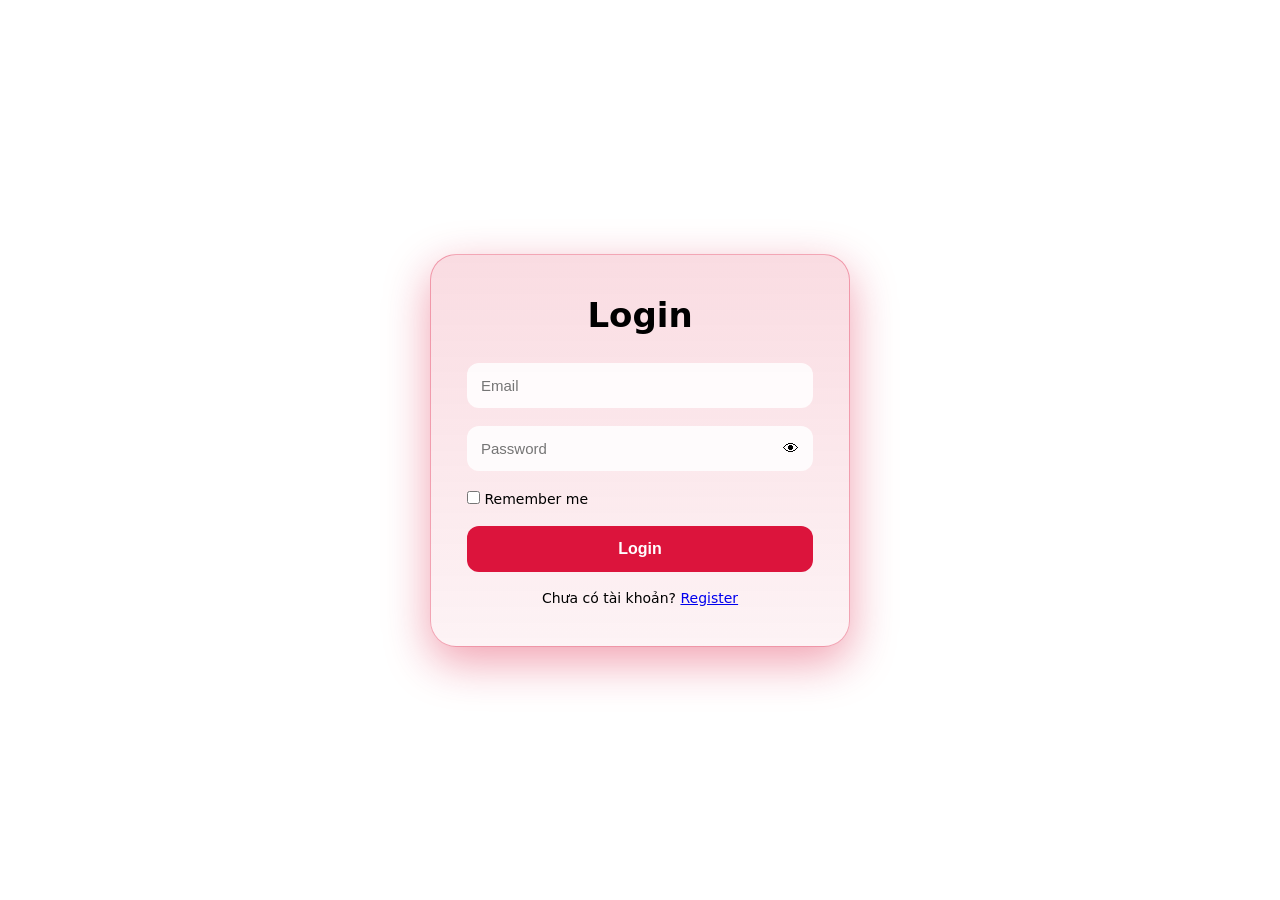
==== commit f4f8ea56: "done fix data" ====
--- a/index.html
+++ b/index.html
@@ -1,201 +1,26 @@
 <!DOCTYPE html>
 <html lang="vi">
   <head>
-    <meta charset="utf-8" />
+    <meta charset="UTF-8" />
     <meta name="viewport" content="width=device-width,initial-scale=1" />
     <title>Travel Shanghai</title>
+
     <link
       href="https://fonts.googleapis.com/css2?family=Nunito:wght@300;600;800&display=swap"
       rel="stylesheet"
     />
-
-    <link rel="stylesheet" href="style.css" />
-    <style>
-      :root {
-        --accent: #1f2937;
-        --glass-border: rgba(255, 255, 255, 0.18);
-        --glass-bg: linear-gradient(
-          180deg,
-          rgba(255, 255, 255, 0.06),
-          rgba(255, 255, 255, 0.02)
-        );
-      }
-
-      * {
-        margin: 0;
-        padding: 0;
-        box-sizing: border-box;
-      }
-
-      html,
-      body {
-        min-height: 100vh;
-        font-family: "Nunito", system-ui, Arial;
-        background: url(bcg.png) center/cover no-repeat fixed;
-        color: #e6eef8;
-      }
-
-      /* Header với glass effect */
-      .header {
-        background: linear-gradient(
-          180deg,
-          rgba(0, 0, 0, 0.45),
-          rgba(0, 0, 0, 0.1)
-        );
-        padding: 18px 28px;
-        position: sticky;
-        top: 0;
-        z-index: 40;
-        display: flex;
-        justify-content: flex-end;
-      }
-
-      .nav {
-        display: flex;
-        gap: 28px;
-        align-items: center;
-      }
-
-      .nav a {
-        color: #ffffff;
-        text-decoration: none;
-        font-weight: 700;
-        padding: 8px 12px;
-        border-radius: 8px;
-        transition: all 0.3s ease;
-        text-shadow: 0 3px 10px rgba(0, 0, 0, 0.65);
-        background: rgba(255, 255, 255, 0.04);
-      }
-
-      .nav a:hover {
-        background: rgba(255, 255, 255, 0.08);
-        transform: translateY(-2px);
-      }
-
-      /* Welcome section với glass card */
-      .hero {
-        min-height: calc(100vh - 200px);
-        display: flex;
-        align-items: center;
-        justify-content: center;
-        padding: 40px 20px;
-      }
-
-      .glass {
-        width: 90%;
-        max-width: 1200px;
-        background: var(--glass-bg);
-        border: 1.5px solid var(--glass-border);
-        border-radius: 24px;
-        padding: 40px;
-        backdrop-filter: blur(8px);
-        box-shadow: 0 12px 40px rgba(2, 6, 23, 0.55);
-      }
-
-      .welcome-text {
-        text-align: center;
-        margin-bottom: 40px;
-      }
-
-      .welcome-text h1 {
-        font-size: 48px;
-        margin-bottom: 20px;
-        color: #fff;
-        text-shadow: 0 4px 12px rgba(0, 0, 0, 0.5);
-      }
-
-      .welcome-text p {
-        font-size: 18px;
-        line-height: 1.6;
-        color: rgba(255, 255, 255, 0.9);
-      }
-
-      /* Cards section */
-      .content {
-        display: grid;
-        grid-template-columns: repeat(auto-fit, minmax(280px, 1fr));
-        gap: 30px;
-        padding: 20px;
-      }
-
-      .card {
-        background: var(--glass-bg);
-        border: 1px solid var(--glass-border);
-        border-radius: 16px;
-        padding: 24px;
-        backdrop-filter: blur(8px);
-        transition: transform 0.3s ease;
-      }
-
-      .card:hover {
-        transform: translateY(-5px);
-      }
-
-      .card h3 {
-        color: #fff;
-        margin-bottom: 12px;
-        font-size: 20px;
-      }
-
-      .card p {
-        color: rgba(255, 255, 255, 0.8);
-        line-height: 1.5;
-      }
-
-      /* Footer */
-      footer {
-        text-align: center;
-        padding: 40px 20px;
-        background: linear-gradient(
-          0deg,
-          rgba(0, 0, 0, 0.45),
-          rgba(0, 0, 0, 0.1)
-        );
-        color: rgba(255, 255, 255, 0.8);
-      }
-
-      /* Canvas phía trên cùng */
-      #fwCanvas {
-        position: fixed;
-        top: 0;
-        left: 0;
-        width: 100%;
-        height: 100%;
-        pointer-events: none;
-        z-index: 100;
-      }
-
-      @media (max-width: 768px) {
-        .glass {
-          padding: 20px;
-        }
-
-        .welcome-text h1 {
-          font-size: 32px;
-        }
-
-        .nav {
-          gap: 15px;
-        }
-      }
-    </style>
+    <link rel="stylesheet" href="css/base.css" />
+    <link rel="stylesheet" href="css/layout.css" />
+    <link rel="stylesheet" href="css/page.css" />
   </head>
 
   <body>
-    <canvas id="fwCanvas" aria-hidden="true"></canvas>
-
     <header class="header">
       <nav class="nav">
-        <a href="#home">Home</a>
-        <a href="#about">About</a>
-        <a href="#services">Services</a>
-        <a href="#contact">Contact</a>
-        <a
-          href="#"
-          id="logoutBtn"
-          style="border: 1px solid rgba(255, 255, 255, 0.18)"
-          >Logout</a
-        >
+        <a href="index.html">Home</a>
+        <a href="diemden.html">Place</a>
+        <a href="amthuc.html">Food</a>
+        <a href="#" id="logoutBtn">Logout</a>
       </nav>
     </header>
 
@@ -205,26 +30,23 @@
           <h1>Welcome to Shanghai</h1>
           <p>Discover the magic of one of Asia's most vibrant cities</p>
         </div>
+
         <div class="content">
           <div class="card">
-            <h3>The Bund</h3>
+            <img src="img/yu.jpg" alt="Yu Garden" />
+            <h3>Yu Garden</h3>
             <p>
-              Experience the iconic waterfront area showcasing Shanghai's
-              colonial architecture.
+              Tham quan khu vườn cổ điển Trung Hoa tuyệt đẹp từ triều đại Minh,
+              một ốc đảo yên bình ở trung tâm thành phố.
             </p>
           </div>
+
           <div class="card">
-            <h3>Yu Garden</h3>
-            <p>
-              Visit this beautiful classical Chinese garden from the Ming
-              Dynasty.
-            </p>
-          </div>
-          <div class="card">
+            <img src="img/skyline.jpg" alt="Pudong Skyline" />
             <h3>Pudong Skyline</h3>
             <p>
-              Marvel at the futuristic skyline featuring the Oriental Pearl
-              Tower.
+              Ngắm nhìn khung cảnh đô thị tương lai với Tháp Trân Châu Phương
+              Đông và Tháp Thượng Hải, biểu tượng của Thượng Hải hiện đại.
             </p>
           </div>
         </div>
@@ -235,28 +57,7 @@
       <p>© 2025 Travel Shanghai. All rights reserved.</p>
     </footer>
 
-    <img src="img/mainpic2.jpg" alt="Photo" />
-
-    <script>
-      // Lấy user từ session trước, nếu không có thì mới kiểm tra bản "remember"
-      const currentUserRaw =
-        sessionStorage.getItem("currentUser") ||
-        localStorage.getItem("currentUser");
-
-      if (!currentUserRaw) {
-        window.location.href = "login.html";
-      }
-
-      document.getElementById("logoutBtn").addEventListener("click", (e) => {
-        e.preventDefault();
-        // xoá cả phiên hiện tại và remember
-        localStorage.removeItem("currentUser");
-        localStorage.removeItem("rememberMe");
-        sessionStorage.removeItem("currentUser");
-        sessionStorage.removeItem("loggedIn");
-        sessionStorage.removeItem("userEmail");
-        window.location.href = "login.html";
-      });
-    </script>
+    <script src="js/auth-guard.js"></script>
+    <script src="js/logout.js"></script>
   </body>
 </html>
--- a/css/base.css
+++ b/css/base.css
@@ -0,0 +1,13 @@
+* {
+  margin: 0;
+  padding: 0;
+  box-sizing: border-box;
+}
+
+html,
+body {
+  min-height: 100vh;
+  font-family: "Nunito", system-ui, Arial, sans-serif;
+  background: url("../img/bcg.png") center / cover no-repeat fixed;
+  color: #000;
+}
--- a/css/layout.css
+++ b/css/layout.css
@@ -0,0 +1,69 @@
+:root {
+  --accent: #dc143c;
+  --glass-border: rgba(220, 20, 60, 0.35);
+  --glass-bg: linear-gradient(
+    180deg,
+    rgba(220, 20, 60, 0.15),
+    rgba(220, 20, 60, 0.05)
+  );
+}
+
+/* ===== HEADER ===== */
+.header {
+  position: sticky;
+  top: 0;
+  z-index: 50;
+  padding: 18px 32px;
+  background: linear-gradient(
+    180deg,
+    rgba(220, 20, 60, 0.65),
+    rgba(220, 20, 60, 0.25)
+  );
+  backdrop-filter: blur(6px);
+}
+
+.nav {
+  display: flex;
+  justify-content: flex-end;
+  gap: 24px;
+}
+
+.nav a {
+  color: #000;
+  text-decoration: none;
+  font-weight: 700;
+  padding: 8px 14px;
+  border-radius: 10px;
+  background: rgba(255, 228, 225, 0.2);
+  transition: all 0.3s ease;
+}
+
+.nav a:hover {
+  background: rgba(255, 228, 225, 0.35);
+  transform: translateY(-2px);
+}
+
+/* ===== GLASS CARD ===== */
+.glass {
+  width: 90%;
+  max-width: 1200px;
+  background: var(--glass-bg);
+  border: 1.5px solid var(--glass-border);
+  border-radius: 26px;
+  padding: 40px;
+  backdrop-filter: blur(10px);
+  box-shadow: 0 15px 45px rgba(220, 20, 60, 0.4);
+}
+
+/* ===== FOOTER ===== */
+footer {
+  margin-top: 60px;
+  padding: 40px 20px;
+  text-align: center;
+  background: linear-gradient(
+    0deg,
+    rgba(220, 20, 60, 0.65),
+    rgba(220, 20, 60, 0.25)
+  );
+  color: rgba(0, 0, 0, 0.8);
+}
--- a/css/page.css
+++ b/css/page.css
@@ -0,0 +1,126 @@
+.hero {
+  min-height: calc(100vh - 200px);
+  display: flex;
+  justify-content: center;
+  align-items: center;
+  padding: 40px 20px;
+}
+
+.hero h1 {
+  font-size: 46px;
+  margin-bottom: 20px;
+  text-align: center;
+  text-shadow: 0 4px 12px rgba(0, 0, 0, 0.5);
+}
+
+.hero p {
+  font-size: 18px;
+  line-height: 1.6;
+  text-align: center;
+  margin-bottom: 40px;
+  color: rgba(0, 0, 0, 0.9);
+}
+
+/* ===== CARD / GALLERY ===== */
+.content,
+.gallery {
+  display: grid;
+  grid-template-columns: repeat(auto-fit, minmax(260px, 1fr));
+  gap: 24px;
+}
+
+.card,
+.gallery-item {
+  background: var(--glass-bg);
+  border: 1px solid var(--glass-border);
+  border-radius: 18px;
+  padding: 20px;
+  text-align: center;
+  transition: transform 0.3s ease;
+}
+
+.card:hover,
+.gallery-item:hover {
+  transform: translateY(-6px);
+}
+
+.card img,
+.gallery-item img {
+  width: 100%;
+  height: 200px;
+  object-fit: cover;
+  border-radius: 14px;
+  margin-bottom: 14px;
+}
+
+.card h3,
+.gallery-item h4 {
+  font-size: 20px;
+  margin-bottom: 8px;
+}
+
+.card p,
+.gallery-item p {
+  font-size: 15px;
+  line-height: 1.5;
+  color: rgba(0, 0, 0, 0.85);
+}
+
+/* ===== BACK BUTTON ===== */
+.back-btn {
+  display: inline-block;
+  margin: 40px auto 0;
+  padding: 12px 26px;
+  background: var(--accent);
+  color: #fff;
+  text-decoration: none;
+  border-radius: 10px;
+  font-weight: 700;
+  transition: all 0.3s ease;
+}
+
+.back-btn:hover {
+  background: rgba(220, 20, 60, 0.85);
+  transform: translateY(-2px);
+}
+
+/* ===== PLACE DETAIL ===== */
+.detail-gallery {
+  display: grid;
+  grid-template-columns: repeat(auto-fit, minmax(260px, 1fr));
+  gap: 20px;
+  margin-top: 30px;
+}
+
+.detail-gallery img {
+  width: 100%;
+  height: 180px; /* QUAN TRỌNG: nhỏ hơn */
+  object-fit: cover;
+  border-radius: 14px;
+}
+
+/* Food: 2 ảnh trên 1 hàng */
+.food-images {
+  display: flex;
+  gap: 10px;
+  justify-content: center;
+  margin-bottom: 12px;
+}
+
+.food-images img {
+  width: 48%;
+  height: 150px;
+  object-fit: cover;
+  border-radius: 12px;
+}
+
+.food-title {
+  margin-top: 6px;
+  font-size: 20px;
+}
+
+.food-desc {
+  margin-top: 8px;
+  line-height: 1.5;
+  color: rgba(0, 0, 0, 0.85);
+}
